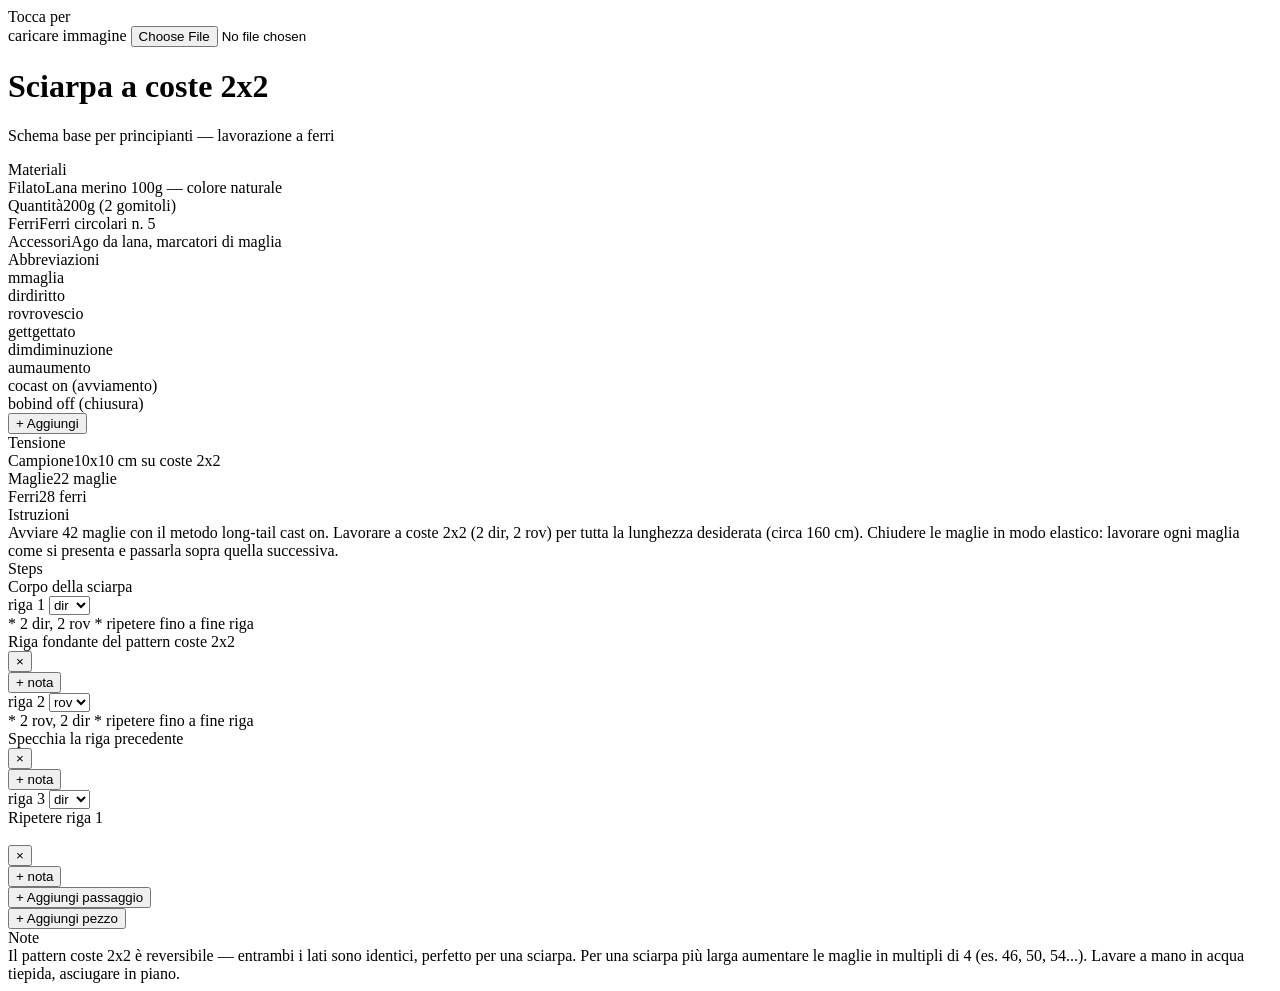
==== docs/esempio-sciarpa.html @ 9fd76186 "first commit" ====
<!DOCTYPE html>
<html>
<head>
  <meta charset="UTF-8">
  <title>Schema a Maglia</title>
</head>
<body>
<div class="canvas">

  <!-- HEADER -->
  <div class="header">
    <div class="img-box" id="img-box">
      <span class="placeholder" id="img-placeholder">Tocca per<br>caricare immagine</span>
      <img id="img-preview" src="" alt="" style="display:none">
      <input type="file" accept="image/*" onchange="loadImage(event)" id="img-input">
    </div>
    <div class="header-info">
      <h1 contenteditable="true">Sciarpa a coste 2x2</h1>
      <p class="subtitle" contenteditable="true">Schema base per principianti — lavorazione a ferri</p>
    </div>
  </div>

  <!-- MATERIALI -->
  <div class="section col-half" id="sec-materiali" data-label="Materiali">
    <div class="section-title">Materiali</div>
    <div class="field"><span class="field-label">Filato</span><span class="field-value" contenteditable="true">Lana merino 100g — colore naturale</span></div>
    <div class="field"><span class="field-label">Quantità</span><span class="field-value" contenteditable="true">200g (2 gomitoli)</span></div>
    <div class="field"><span class="field-label">Ferri</span><span class="field-value" contenteditable="true">Ferri circolari n. 5</span></div>
    <div class="field"><span class="field-label">Accessori</span><span class="field-value" contenteditable="true">Ago da lana, marcatori di maglia</span></div>
  </div>

  <!-- ABBREVIAZIONI -->
  <div class="section col-half" id="sec-abbr" data-label="Abbreviazioni">
    <div class="section-title">Abbreviazioni</div>
    <div class="abbr-grid" id="abbr-grid">
      <div class="abbr-item"><span class="abbr-key" contenteditable="true">m</span><span class="abbr-val" contenteditable="true">maglia</span></div>
      <div class="abbr-item"><span class="abbr-key" contenteditable="true">dir</span><span class="abbr-val" contenteditable="true">diritto</span></div>
      <div class="abbr-item"><span class="abbr-key" contenteditable="true">rov</span><span class="abbr-val" contenteditable="true">rovescio</span></div>
      <div class="abbr-item"><span class="abbr-key" contenteditable="true">gett</span><span class="abbr-val" contenteditable="true">gettato</span></div>
      <div class="abbr-item"><span class="abbr-key" contenteditable="true">dim</span><span class="abbr-val" contenteditable="true">diminuzione</span></div>
      <div class="abbr-item"><span class="abbr-key" contenteditable="true">aum</span><span class="abbr-val" contenteditable="true">aumento</span></div>
      <div class="abbr-item"><span class="abbr-key" contenteditable="true">co</span><span class="abbr-val" contenteditable="true">cast on (avviamento)</span></div>
      <div class="abbr-item"><span class="abbr-key" contenteditable="true">bo</span><span class="abbr-val" contenteditable="true">bind off (chiusura)</span></div>
    </div>
    <button class="add-abbr" onclick="addAbbr()">+ Aggiungi</button>
  </div>

  <!-- TENSIONE -->
  <div class="section" id="sec-tensione" data-label="Tensione">
    <div class="section-title">Tensione</div>
    <div class="field"><span class="field-label">Campione</span><span class="field-value" contenteditable="true">10x10 cm su coste 2x2</span></div>
    <div class="field"><span class="field-label">Maglie</span><span class="field-value" contenteditable="true">22 maglie</span></div>
    <div class="field"><span class="field-label">Ferri</span><span class="field-value" contenteditable="true">28 ferri</span></div>
  </div>

  <!-- ISTRUZIONI -->
  <div class="section" id="sec-istruzioni" data-label="Istruzioni">
    <div class="section-title">Istruzioni</div>
    <div class="long-text" contenteditable="true">Avviare 42 maglie con il metodo long-tail cast on.

Lavorare a coste 2x2 (2 dir, 2 rov) per tutta la lunghezza desiderata (circa 160 cm).

Chiudere le maglie in modo elastico: lavorare ogni maglia come si presenta e passarla sopra quella successiva.</div>
  </div>

  <!-- STEPS -->
  <div class="section" id="sec-steps" data-label="Steps">
    <div class="section-title">Steps</div>
    <div id="steps-container">
      <div class="steps-block">
        <div class="steps-header" contenteditable="true">Corpo della sciarpa</div>
        <div class="timeline">
          <div class="timeline-step">
            <span class="timeline-num">riga 1</span>
            <span class="timeline-side"><select><option>dir</option><option>rov</option></select></span>
            <div class="timeline-content">
              <div class="timeline-text" contenteditable="true">* 2 dir, 2 rov * ripetere fino a fine riga</div>
              <div class="timeline-tip" contenteditable="true">Riga fondante del pattern coste 2x2</div>
            </div>
            <div class="timeline-actions"><button class="timeline-del" onclick="delStep(this)">&times;</button></div>
          </div>
          <button class="timeline-add-note" onclick="addNoteBetween(this)">+ nota</button>
          <div class="timeline-step">
            <span class="timeline-num">riga 2</span>
            <span class="timeline-side"><select><option>rov</option><option>dir</option></select></span>
            <div class="timeline-content">
              <div class="timeline-text" contenteditable="true">* 2 rov, 2 dir * ripetere fino a fine riga</div>
              <div class="timeline-tip" contenteditable="true">Specchia la riga precedente</div>
            </div>
            <div class="timeline-actions"><button class="timeline-del" onclick="delStep(this)">&times;</button></div>
          </div>
          <button class="timeline-add-note" onclick="addNoteBetween(this)">+ nota</button>
          <div class="timeline-step">
            <span class="timeline-num">riga 3</span>
            <span class="timeline-side"><select><option>dir</option><option>rov</option></select></span>
            <div class="timeline-content">
              <div class="timeline-text" contenteditable="true">Ripetere riga 1</div>
              <div class="timeline-tip" contenteditable="true"></div>
            </div>
            <div class="timeline-actions"><button class="timeline-del" onclick="delStep(this)">&times;</button></div>
          </div>
          <button class="timeline-add-note" onclick="addNoteBetween(this)">+ nota</button>
        </div>
        <button class="add-step" onclick="addStep(this)">+ Aggiungi passaggio</button>
      </div>
    </div>
    <button class="add-steps-block" onclick="addStepsBlock()">+ Aggiungi pezzo</button>
  </div>

  <!-- NOTE -->
  <div class="section" id="sec-note" data-label="Note">
    <div class="section-title">Note</div>
    <div class="long-text" contenteditable="true">Il pattern coste 2x2 è reversibile — entrambi i lati sono identici, perfetto per una sciarpa.

Per una sciarpa più larga aumentare le maglie in multipli di 4 (es. 46, 50, 54...).

Lavare a mano in acqua tiepida, asciugare in piano.</div>
  </div>

</div>
</body>
</html>
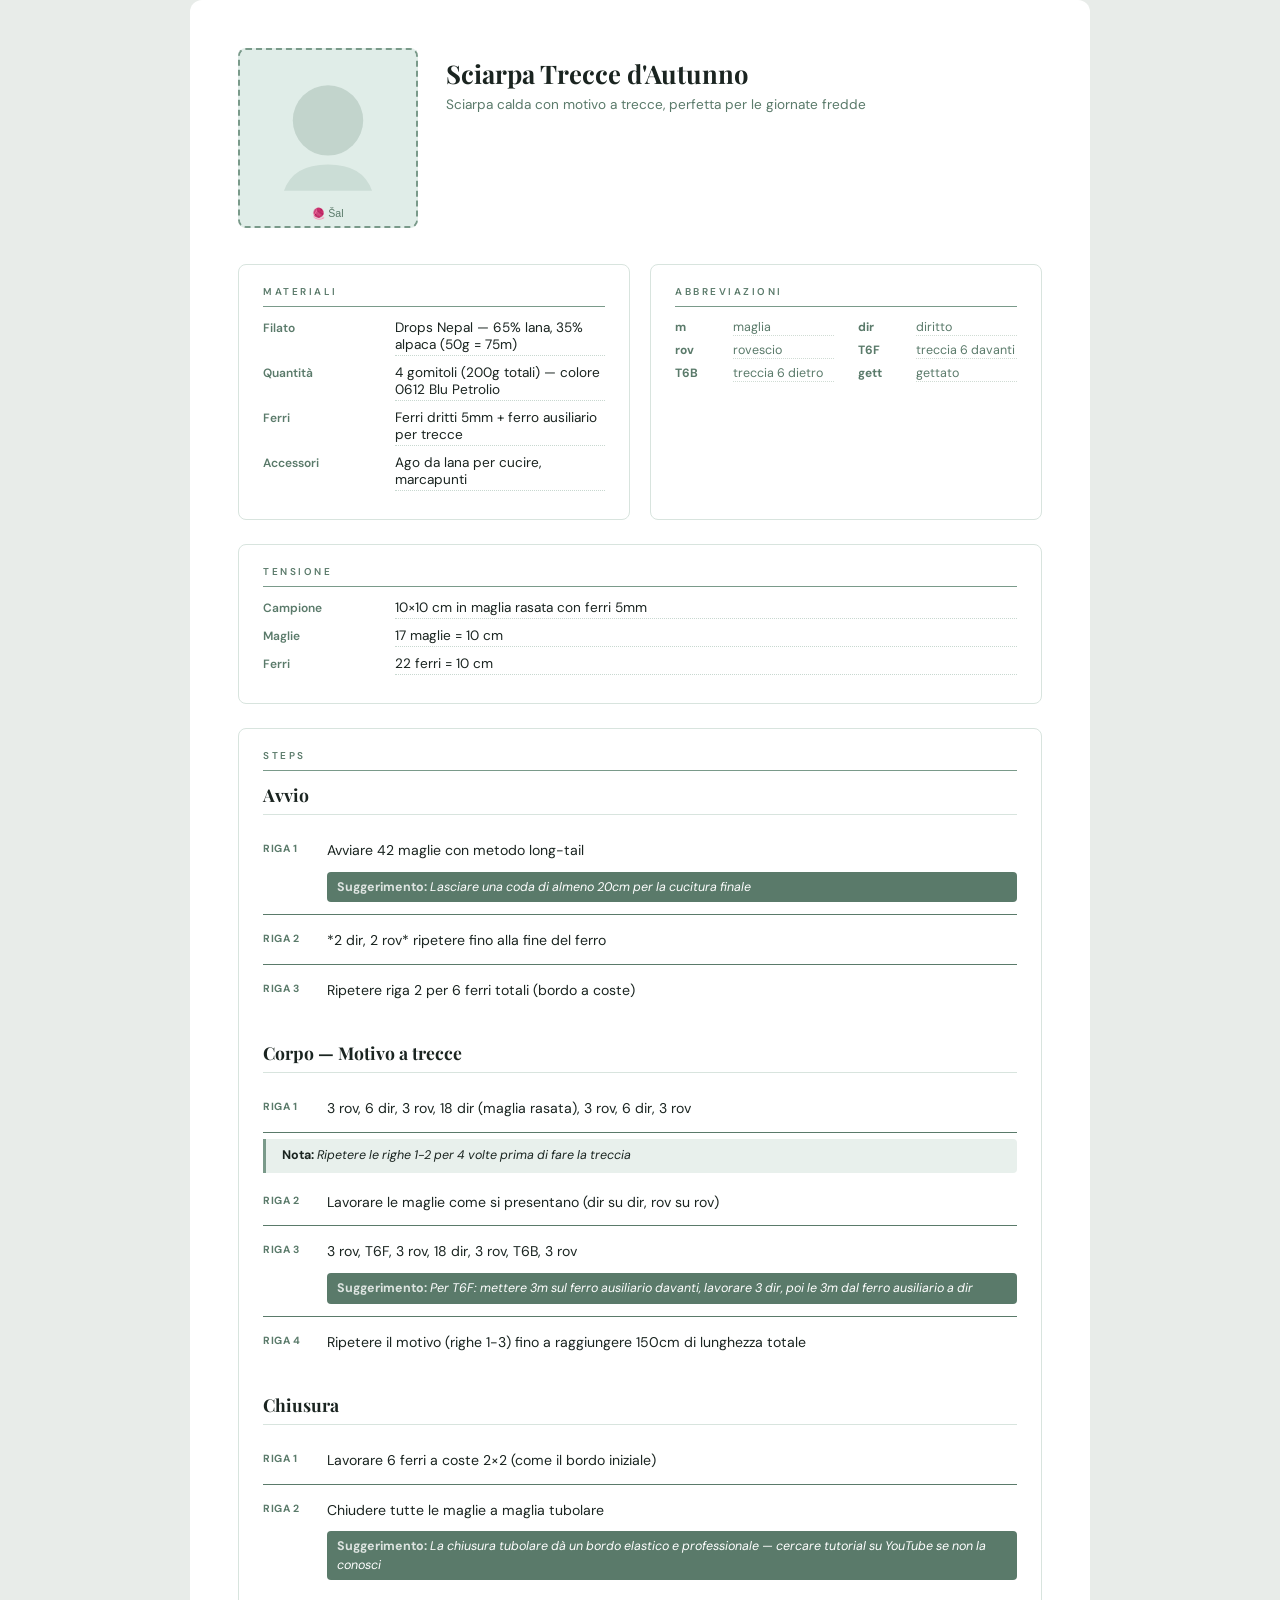
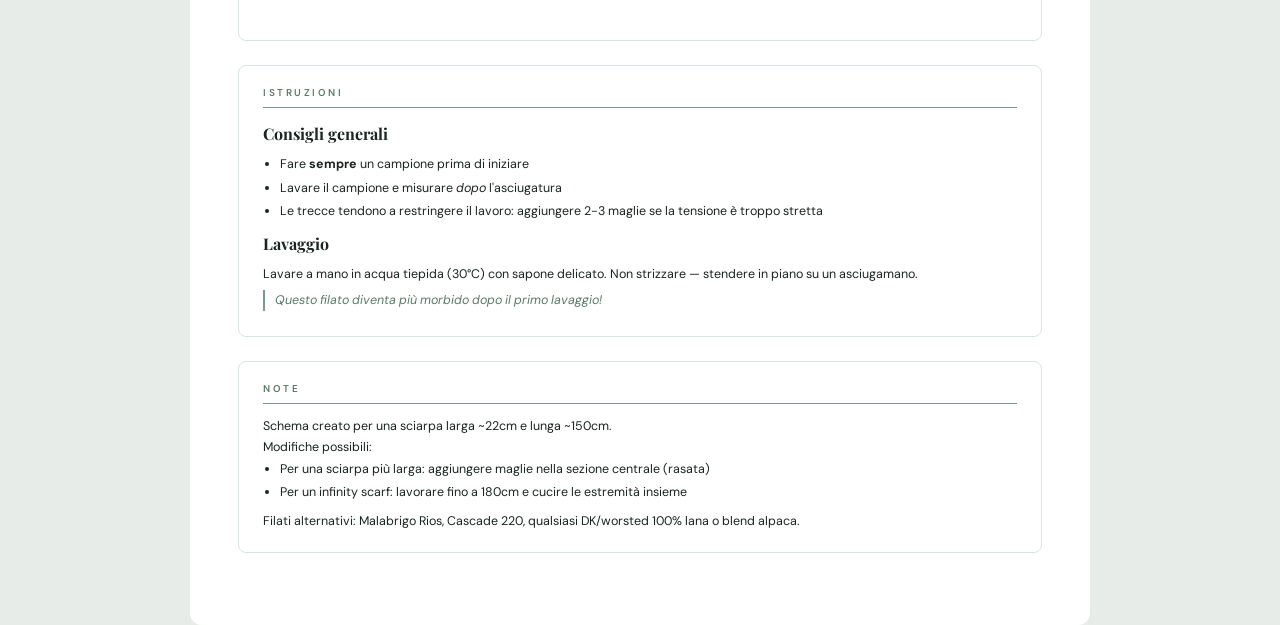
==== commit 16b6d25b: "allora" ====
--- a/docs/esempio-sciarpa.html
+++ b/docs/esempio-sciarpa.html
@@ -1,122 +1,140 @@
-<!DOCTYPE html>
-<html>
-<head>
-  <meta charset="UTF-8">
-  <title>Schema a Maglia</title>
-</head>
-<body>
-<div class="canvas">
+<!DOCTYPE html><html><head>
+<meta charset="UTF-8"><meta name="viewport" content="width=device-width,initial-scale=1.0">
+<title>Schema a Maglia</title>
+<link href="https://fonts.googleapis.com/css2?family=Playfair+Display:wght@400;700;900&family=DM+Sans:wght@300;400;500;600&display=swap" rel="stylesheet">
+<style>
+:root{--bg:#E8ECE9;--bg-surface:#FFFFFF;--bg-surface-border:#D0D8D2;--text:#1A2420;--text-muted:#5A7A6A;--text-placeholder:#AABFB5;--accent:#5A7A6A;--accent-dark:#2E4A3A;--accent-faint:#E0EDE8;--accent-border:#7A9A8A;--section-border:#D8E4DE;--field-border:#C8D8D0;--abbr-border:#D0DCD4;--select-bg:#EEF4F0;--select-border:#C8D8D0;--select-option-bg:#FFFFFF;--timeline-line:#7A9A8A;--note-bg:#E8F0EC;--tip-bg:#5A7A6A;--tip-color:#ffffff;--tip-empty-bg:#E0EDE8;--tip-empty-border:#7A9A8A;--tip-empty-color:#5A7A6A}*{margin:0;padding:0;box-sizing:border-box}body{font-family:'DM Sans',Arial,sans-serif;background:var(--bg);color:var(--text);min-height:100vh;padding:0}.canvas{max-width:900px;margin:0 auto;padding:48px;background:var(--bg-surface);border-radius:12px;border:1px solid var(--bg-surface-border);display:grid;grid-template-columns:1fr 1fr;gap:0 20px}.canvas>.header,.canvas>.section{grid-column:1/-1}.canvas>.section.col-half{grid-column:span 1}.header{display:grid;grid-template-columns:180px 1fr;gap:28px;margin-bottom:36px;align-items:start}.img-box{width:180px;height:180px;border:2px dashed var(--accent-border);border-radius:8px;display:flex;align-items:center;justify-content:center;overflow:hidden;background:var(--accent-faint);position:relative}.img-box img{width:100%;height:100%;object-fit:cover}.header-info{display:flex;flex-direction:column;gap:6px;padding-top:8px}.header-info h1{font-family:'Playfair Display',Georgia,serif;font-size:1.6rem;font-weight:700;color:var(--text)}.header-info .subtitle{font-size:.85rem;color:var(--text-muted)}.section{margin-bottom:24px;border:1px solid var(--section-border);border-radius:8px;padding:20px 24px;position:relative}.section-title{font-size:.62rem;font-weight:600;letter-spacing:2.5px;text-transform:uppercase;color:var(--accent);margin-bottom:12px;padding-bottom:8px;border-bottom:1px solid var(--accent-border)}.field{margin-bottom:8px;display:grid;grid-template-columns:120px 1fr;gap:12px;align-items:baseline}.field-label{font-size:.75rem;font-weight:600;color:var(--text-muted)}.field-value{font-size:.85rem;color:var(--text);border-bottom:1px dotted var(--field-border);padding-bottom:2px;min-height:1.4em}.abbr-grid{display:grid;grid-template-columns:1fr 1fr;gap:6px 24px}.abbr-item{display:grid;grid-template-columns:50px 1fr;gap:8px;align-items:baseline}.abbr-key{font-size:.75rem;font-weight:700;color:var(--accent)}.abbr-val{font-size:.78rem;color:var(--text-muted);border-bottom:1px dotted var(--abbr-border)}.steps-block{margin-bottom:28px}.steps-header{font-family:'Playfair Display',Georgia,serif;font-size:1.1rem;font-weight:700;color:var(--text);margin-bottom:12px;padding-bottom:8px;border-bottom:1px solid var(--section-border)}.timeline{display:flex;flex-direction:column;gap:2px}.timeline-step{display:grid;grid-template-columns:52px 1fr;gap:0 12px;align-items:start;padding:12px 0;border-bottom:1px solid var(--text-muted)}.timeline-step:last-of-type{border-bottom:none}.timeline-num{font-size:.65rem;font-weight:700;color:var(--accent);letter-spacing:.5px;text-transform:uppercase;padding-top:3px;white-space:nowrap}.timeline-content{display:flex;flex-direction:column;gap:4px}.timeline-text{font-size:.88rem;line-height:1.6;color:var(--text);min-height:1.4em;white-space:pre-wrap}.timeline-tip{font-size:.78rem;line-height:1.5;color:var(--tip-color);font-style:italic;padding:6px 10px;background:var(--tip-bg);border-radius:4px;margin-top:6px}.timeline-tip::before{content:attr(data-label);font-weight:700;font-style:normal;opacity:.8}.timeline-note-between{margin:4px 0;padding:7px 12px 7px 16px;font-size:.78rem;line-height:1.6;color:var(--text);font-style:italic;background:var(--note-bg);border-left:3px solid var(--accent-border);border-radius:0 4px 4px 0}.timeline-note-between::before{content:attr(data-label);font-weight:700;font-style:normal}.long-text{font-size:.85rem;line-height:1.9;color:var(--text);min-height:80px;white-space:pre-wrap}.md-rendered{font-size:.78rem;line-height:1.7;color:var(--text)}.md-rendered strong{font-weight:700}.md-rendered em{font-style:italic}.md-rendered ul,.md-rendered ol{padding-left:1.4em;margin-bottom:.6em}.md-rendered li{margin-bottom:.2em}.md-rendered h2{font-family:'Playfair Display',Georgia,serif;font-size:1rem;margin-bottom:.4em}.md-rendered blockquote{border-left:2px solid var(--accent-border);padding-left:10px;color:var(--text-muted);font-style:italic;margin:.4em 0}@media(max-width:600px){.canvas{padding:20px 14px}.canvas>.section.col-half{grid-column:1/-1}.header{grid-template-columns:1fr}.img-box{width:100%;height:200px}.abbr-grid{grid-template-columns:1fr}}
+</style>
+<style>body{--bg:#E8ECE9;--bg-surface:#FFFFFF;--bg-surface-border:#D0D8D2;--text:#1A2420;--text-muted:#5A7A6A;--text-placeholder:#AABFB5;--accent:#5A7A6A;--accent-dark:#2E4A3A;--accent-faint:#E0EDE8;--accent-border:#7A9A8A;--section-border:#D8E4DE;--field-border:#C8D8D0;--abbr-border:#D0DCD4;--select-bg:#EEF4F0;--select-border:#C8D8D0;--select-option-bg:#FFFFFF;--timeline-line:#7A9A8A;--note-bg:#E8F0EC;--tip-bg:#5A7A6A;--tip-color:#ffffff;--tip-empty-bg:#E0EDE8;--tip-empty-border:#7A9A8A;--tip-empty-color:#5A7A6A}</style>
+</head><body style="padding:0">
+<div class="canvas" style="margin:0 auto;border:none">
 
-  <!-- HEADER -->
-  <div class="header">
-    <div class="img-box" id="img-box">
-      <span class="placeholder" id="img-placeholder">Tocca per<br>caricare immagine</span>
-      <img id="img-preview" src="" alt="" style="display:none">
-      <input type="file" accept="image/*" onchange="loadImage(event)" id="img-input">
-    </div>
-    <div class="header-info">
-      <h1 contenteditable="true">Sciarpa a coste 2x2</h1>
-      <p class="subtitle" contenteditable="true">Schema base per principianti — lavorazione a ferri</p>
-    </div>
-  </div>
-
-  <!-- MATERIALI -->
-  <div class="section col-half" id="sec-materiali" data-label="Materiali">
-    <div class="section-title">Materiali</div>
-    <div class="field"><span class="field-label">Filato</span><span class="field-value" contenteditable="true">Lana merino 100g — colore naturale</span></div>
-    <div class="field"><span class="field-label">Quantità</span><span class="field-value" contenteditable="true">200g (2 gomitoli)</span></div>
-    <div class="field"><span class="field-label">Ferri</span><span class="field-value" contenteditable="true">Ferri circolari n. 5</span></div>
-    <div class="field"><span class="field-label">Accessori</span><span class="field-value" contenteditable="true">Ago da lana, marcatori di maglia</span></div>
-  </div>
-
-  <!-- ABBREVIAZIONI -->
-  <div class="section col-half" id="sec-abbr" data-label="Abbreviazioni">
-    <div class="section-title">Abbreviazioni</div>
-    <div class="abbr-grid" id="abbr-grid">
-      <div class="abbr-item"><span class="abbr-key" contenteditable="true">m</span><span class="abbr-val" contenteditable="true">maglia</span></div>
-      <div class="abbr-item"><span class="abbr-key" contenteditable="true">dir</span><span class="abbr-val" contenteditable="true">diritto</span></div>
-      <div class="abbr-item"><span class="abbr-key" contenteditable="true">rov</span><span class="abbr-val" contenteditable="true">rovescio</span></div>
-      <div class="abbr-item"><span class="abbr-key" contenteditable="true">gett</span><span class="abbr-val" contenteditable="true">gettato</span></div>
-      <div class="abbr-item"><span class="abbr-key" contenteditable="true">dim</span><span class="abbr-val" contenteditable="true">diminuzione</span></div>
-      <div class="abbr-item"><span class="abbr-key" contenteditable="true">aum</span><span class="abbr-val" contenteditable="true">aumento</span></div>
-      <div class="abbr-item"><span class="abbr-key" contenteditable="true">co</span><span class="abbr-val" contenteditable="true">cast on (avviamento)</span></div>
-      <div class="abbr-item"><span class="abbr-key" contenteditable="true">bo</span><span class="abbr-val" contenteditable="true">bind off (chiusura)</span></div>
-    </div>
-    <button class="add-abbr" onclick="addAbbr()">+ Aggiungi</button>
-  </div>
-
-  <!-- TENSIONE -->
-  <div class="section" id="sec-tensione" data-label="Tensione">
-    <div class="section-title">Tensione</div>
-    <div class="field"><span class="field-label">Campione</span><span class="field-value" contenteditable="true">10x10 cm su coste 2x2</span></div>
-    <div class="field"><span class="field-label">Maglie</span><span class="field-value" contenteditable="true">22 maglie</span></div>
-    <div class="field"><span class="field-label">Ferri</span><span class="field-value" contenteditable="true">28 ferri</span></div>
-  </div>
-
-  <!-- ISTRUZIONI -->
-  <div class="section" id="sec-istruzioni" data-label="Istruzioni">
-    <div class="section-title">Istruzioni</div>
-    <div class="long-text" contenteditable="true">Avviare 42 maglie con il metodo long-tail cast on.
-
-Lavorare a coste 2x2 (2 dir, 2 rov) per tutta la lunghezza desiderata (circa 160 cm).
-
-Chiudere le maglie in modo elastico: lavorare ogni maglia come si presenta e passarla sopra quella successiva.</div>
-  </div>
-
-  <!-- STEPS -->
-  <div class="section" id="sec-steps" data-label="Steps">
-    <div class="section-title">Steps</div>
-    <div id="steps-container">
-      <div class="steps-block">
-        <div class="steps-header" contenteditable="true">Corpo della sciarpa</div>
-        <div class="timeline">
-          <div class="timeline-step">
-            <span class="timeline-num">riga 1</span>
-            <span class="timeline-side"><select><option>dir</option><option>rov</option></select></span>
-            <div class="timeline-content">
-              <div class="timeline-text" contenteditable="true">* 2 dir, 2 rov * ripetere fino a fine riga</div>
-              <div class="timeline-tip" contenteditable="true">Riga fondante del pattern coste 2x2</div>
-            </div>
-            <div class="timeline-actions"><button class="timeline-del" onclick="delStep(this)">&times;</button></div>
-          </div>
-          <button class="timeline-add-note" onclick="addNoteBetween(this)">+ nota</button>
-          <div class="timeline-step">
-            <span class="timeline-num">riga 2</span>
-            <span class="timeline-side"><select><option>rov</option><option>dir</option></select></span>
-            <div class="timeline-content">
-              <div class="timeline-text" contenteditable="true">* 2 rov, 2 dir * ripetere fino a fine riga</div>
-              <div class="timeline-tip" contenteditable="true">Specchia la riga precedente</div>
-            </div>
-            <div class="timeline-actions"><button class="timeline-del" onclick="delStep(this)">&times;</button></div>
-          </div>
-          <button class="timeline-add-note" onclick="addNoteBetween(this)">+ nota</button>
-          <div class="timeline-step">
-            <span class="timeline-num">riga 3</span>
-            <span class="timeline-side"><select><option>dir</option><option>rov</option></select></span>
-            <div class="timeline-content">
-              <div class="timeline-text" contenteditable="true">Ripetere riga 1</div>
-              <div class="timeline-tip" contenteditable="true"></div>
-            </div>
-            <div class="timeline-actions"><button class="timeline-del" onclick="delStep(this)">&times;</button></div>
-          </div>
-          <button class="timeline-add-note" onclick="addNoteBetween(this)">+ nota</button>
-        </div>
-        <button class="add-step" onclick="addStep(this)">+ Aggiungi passaggio</button>
+    <!-- HEADER -->
+    <div class="header">
+      <div class="img-box" id="img-box">
+        <span class="placeholder" id="img-placeholder" style="display:none">Tocca per<br>caricare immagine</span>
+        <img id="img-preview" src="[data-uri]" alt="" style="display:block">
+        <input type="file" accept="image/*" id="img-input" style="display:none">
+      </div>
+      <div class="header-info">
+        <h1 contenteditable="true">Sciarpa Trecce d'Autunno</h1>
+        <p class="subtitle" contenteditable="true">Sciarpa calda con motivo a trecce, perfetta per le giornate fredde</p>
       </div>
     </div>
-    <button class="add-steps-block" onclick="addStepsBlock()">+ Aggiungi pezzo</button>
-  </div>
 
-  <!-- NOTE -->
-  <div class="section" id="sec-note" data-label="Note">
-    <div class="section-title">Note</div>
-    <div class="long-text" contenteditable="true">Il pattern coste 2x2 è reversibile — entrambi i lati sono identici, perfetto per una sciarpa.
+    <!-- MATERIALI -->
+    <div class="section col-half" id="sec-materiali" data-label="Materiali">
+      <div class="section-title">Materiali</div>
+      <div class="field"><span class="field-label">Filato</span><span class="field-value" contenteditable="true">Drops Nepal — 65% lana, 35% alpaca (50g = 75m)</span></div>
+      <div class="field"><span class="field-label">Quantità</span><span class="field-value" contenteditable="true">4 gomitoli (200g totali) — colore 0612 Blu Petrolio</span></div>
+      <div class="field"><span class="field-label">Ferri</span><span class="field-value" contenteditable="true">Ferri dritti 5mm + ferro ausiliario per trecce</span></div>
+      <div class="field"><span class="field-label">Accessori</span><span class="field-value" contenteditable="true">Ago da lana per cucire, marcapunti</span></div>
+    </div>
 
-Per una sciarpa più larga aumentare le maglie in multipli di 4 (es. 46, 50, 54...).
+    <!-- ABBREVIAZIONI -->
+    <div class="section col-half" id="sec-abbr" data-label="Abbreviazioni">
+      <div class="section-title">Abbreviazioni</div>
+      <div class="abbr-grid" id="abbr-grid">
+        <div class="abbr-item"><span class="abbr-key" contenteditable="true">m</span><span class="abbr-val" contenteditable="true">maglia</span></div>
+        <div class="abbr-item"><span class="abbr-key" contenteditable="true">dir</span><span class="abbr-val" contenteditable="true">diritto</span></div>
+        <div class="abbr-item"><span class="abbr-key" contenteditable="true">rov</span><span class="abbr-val" contenteditable="true">rovescio</span></div>
+        <div class="abbr-item"><span class="abbr-key" contenteditable="true">T6F</span><span class="abbr-val" contenteditable="true">treccia 6 davanti</span></div>
+        <div class="abbr-item"><span class="abbr-key" contenteditable="true">T6B</span><span class="abbr-val" contenteditable="true">treccia 6 dietro</span></div>
+        <div class="abbr-item"><span class="abbr-key" contenteditable="true">gett</span><span class="abbr-val" contenteditable="true">gettato</span></div>
+      </div>
+    </div>
 
-Lavare a mano in acqua tiepida, asciugare in piano.</div>
-  </div>
+    <!-- TENSIONE -->
+    <div class="section" id="sec-tensione" data-label="Tensione">
+      <div class="section-title">Tensione</div>
+      <div class="field"><span class="field-label">Campione</span><span class="field-value" contenteditable="true">10×10 cm in maglia rasata con ferri 5mm</span></div>
+      <div class="field"><span class="field-label">Maglie</span><span class="field-value" contenteditable="true">17 maglie = 10 cm</span></div>
+      <div class="field"><span class="field-label">Ferri</span><span class="field-value" contenteditable="true">22 ferri = 10 cm</span></div>
+    </div>
 
-</div>
-</body>
-</html>
+    <!-- STEPS -->
+    <div class="section" id="sec-steps" data-label="Steps">
+      <div class="section-title">Steps</div>
+      <div class="steps-container">
+
+        <!-- Blocco: Avvio -->
+        <div class="steps-block">
+          <div class="steps-header" contenteditable="true">Avvio</div>
+          <div class="timeline">
+            <div class="timeline-step"><span class="timeline-num">riga 1</span><div class="timeline-content"><div class="timeline-text" contenteditable="true">Avviare 42 maglie con metodo long-tail</div><div class="timeline-tip" contenteditable="true" data-label="Suggerimento: " data-placeholder="Suggerimento: scrivi un suggerimento..." style="display:block">Lasciare una coda di almeno 20cm per la cucitura finale</div></div></div>
+            <div class="timeline-step"><span class="timeline-num">riga 2</span><div class="timeline-content"><div class="timeline-text" contenteditable="true">*2 dir, 2 rov* ripetere fino alla fine del ferro</div></div></div>
+            <div class="timeline-step"><span class="timeline-num">riga 3</span><div class="timeline-content"><div class="timeline-text" contenteditable="true">Ripetere riga 2 per 6 ferri totali (bordo a coste)</div></div></div>
+          </div>
+        </div>
+
+        <!-- Blocco: Corpo con trecce -->
+        <div class="steps-block">
+          <div class="steps-header" contenteditable="true">Corpo — Motivo a trecce</div>
+          <div class="timeline">
+            <div class="timeline-step"><span class="timeline-num">riga 1</span><div class="timeline-content"><div class="timeline-text" contenteditable="true">3 rov, 6 dir, 3 rov, 18 dir (maglia rasata), 3 rov, 6 dir, 3 rov</div></div></div>
+            <div class="timeline-note-between" contenteditable="true" data-label="Nota: " data-placeholder="Nota: scrivi una nota...">Ripetere le righe 1-2 per 4 volte prima di fare la treccia</div>
+            <div class="timeline-step"><span class="timeline-num">riga 2</span><div class="timeline-content"><div class="timeline-text" contenteditable="true">Lavorare le maglie come si presentano (dir su dir, rov su rov)</div></div></div>
+            <div class="timeline-step"><span class="timeline-num">riga 3</span><div class="timeline-content"><div class="timeline-text" contenteditable="true">3 rov, T6F, 3 rov, 18 dir, 3 rov, T6B, 3 rov</div><div class="timeline-tip" contenteditable="true" data-label="Suggerimento: " data-placeholder="Suggerimento: scrivi un suggerimento..." style="display:block">Per T6F: mettere 3m sul ferro ausiliario davanti, lavorare 3 dir, poi le 3m dal ferro ausiliario a dir</div></div></div>
+            <div class="timeline-step"><span class="timeline-num">riga 4</span><div class="timeline-content"><div class="timeline-text" contenteditable="true">Ripetere il motivo (righe 1-3) fino a raggiungere 150cm di lunghezza totale</div></div></div>
+          </div>
+        </div>
+
+        <!-- Blocco: Chiusura -->
+        <div class="steps-block">
+          <div class="steps-header" contenteditable="true">Chiusura</div>
+          <div class="timeline">
+            <div class="timeline-step"><span class="timeline-num">riga 1</span><div class="timeline-content"><div class="timeline-text" contenteditable="true">Lavorare 6 ferri a coste 2×2 (come il bordo iniziale)</div></div></div>
+            <div class="timeline-step"><span class="timeline-num">riga 2</span><div class="timeline-content"><div class="timeline-text" contenteditable="true">Chiudere tutte le maglie a maglia tubolare</div><div class="timeline-tip" contenteditable="true" data-label="Suggerimento: " data-placeholder="Suggerimento: scrivi un suggerimento..." style="display:block">La chiusura tubolare dà un bordo elastico e professionale — cercare tutorial su YouTube se non la conosci</div></div></div>
+          </div>
+        </div>
+
+      </div>
+    </div>
+
+    <!-- ISTRUZIONI -->
+    <div class="section" id="sec-istruzioni" data-label="Istruzioni">
+      <div class="section-title">Istruzioni</div>
+      <div class="long-text" contenteditable="true" style="display:none">## Consigli generali
+
+- Fare **sempre** un campione prima di iniziare
+- Lavare il campione e misurare *dopo* l'asciugatura
+- Le trecce tendono a restringere il lavoro: aggiungere 2-3 maglie se la tensione è troppo stretta
+
+## Lavaggio
+
+Lavare a mano in acqua tiepida (30°C) con sapone delicato. Non strizzare — stendere in piano su un asciugamano.
+
+> Questo filato diventa più morbido dopo il primo lavaggio!</div>
+      <div class="md-rendered" data-md-src="## Consigli generali
+
+- Fare **sempre** un campione prima di iniziare
+- Lavare il campione e misurare *dopo* l'asciugatura
+- Le trecce tendono a restringere il lavoro: aggiungere 2-3 maglie se la tensione è troppo stretta
+
+## Lavaggio
+
+Lavare a mano in acqua tiepida (30°C) con sapone delicato. Non strizzare — stendere in piano su un asciugamano.
+
+> Questo filato diventa più morbido dopo il primo lavaggio!"><h2>Consigli generali</h2><ul><li>Fare <strong>sempre</strong> un campione prima di iniziare</li><li>Lavare il campione e misurare <em>dopo</em> l'asciugatura</li><li>Le trecce tendono a restringere il lavoro: aggiungere 2-3 maglie se la tensione è troppo stretta</li></ul><h2>Lavaggio</h2><p>Lavare a mano in acqua tiepida (30°C) con sapone delicato. Non strizzare — stendere in piano su un asciugamano.</p><blockquote><p>Questo filato diventa più morbido dopo il primo lavaggio!</p></blockquote></div>
+    </div>
+
+    <!-- NOTE -->
+    <div class="section" id="sec-note" data-label="Note">
+      <div class="section-title">Note</div>
+      <div class="long-text" contenteditable="true" style="display:none">Schema creato per una sciarpa larga ~22cm e lunga ~150cm.
+
+Modifiche possibili:
+- Per una sciarpa più larga: aggiungere maglie nella sezione centrale (rasata)
+- Per un infinity scarf: lavorare fino a 180cm e cucire le estremità insieme
+
+Filati alternativi: Malabrigo Rios, Cascade 220, qualsiasi DK/worsted 100% lana o blend alpaca.</div>
+      <div class="md-rendered" data-md-src="Schema creato per una sciarpa larga ~22cm e lunga ~150cm.
+
+Modifiche possibili:
+- Per una sciarpa più larga: aggiungere maglie nella sezione centrale (rasata)
+- Per un infinity scarf: lavorare fino a 180cm e cucire le estremità insieme
+
+Filati alternativi: Malabrigo Rios, Cascade 220, qualsiasi DK/worsted 100% lana o blend alpaca."><p>Schema creato per una sciarpa larga ~22cm e lunga ~150cm.</p><p>Modifiche possibili:</p><ul><li>Per una sciarpa più larga: aggiungere maglie nella sezione centrale (rasata)</li><li>Per un infinity scarf: lavorare fino a 180cm e cucire le estremità insieme</li></ul><p>Filati alternativi: Malabrigo Rios, Cascade 220, qualsiasi DK/worsted 100% lana o blend alpaca.</p></div>
+    </div>
+
+</div></body></html>
